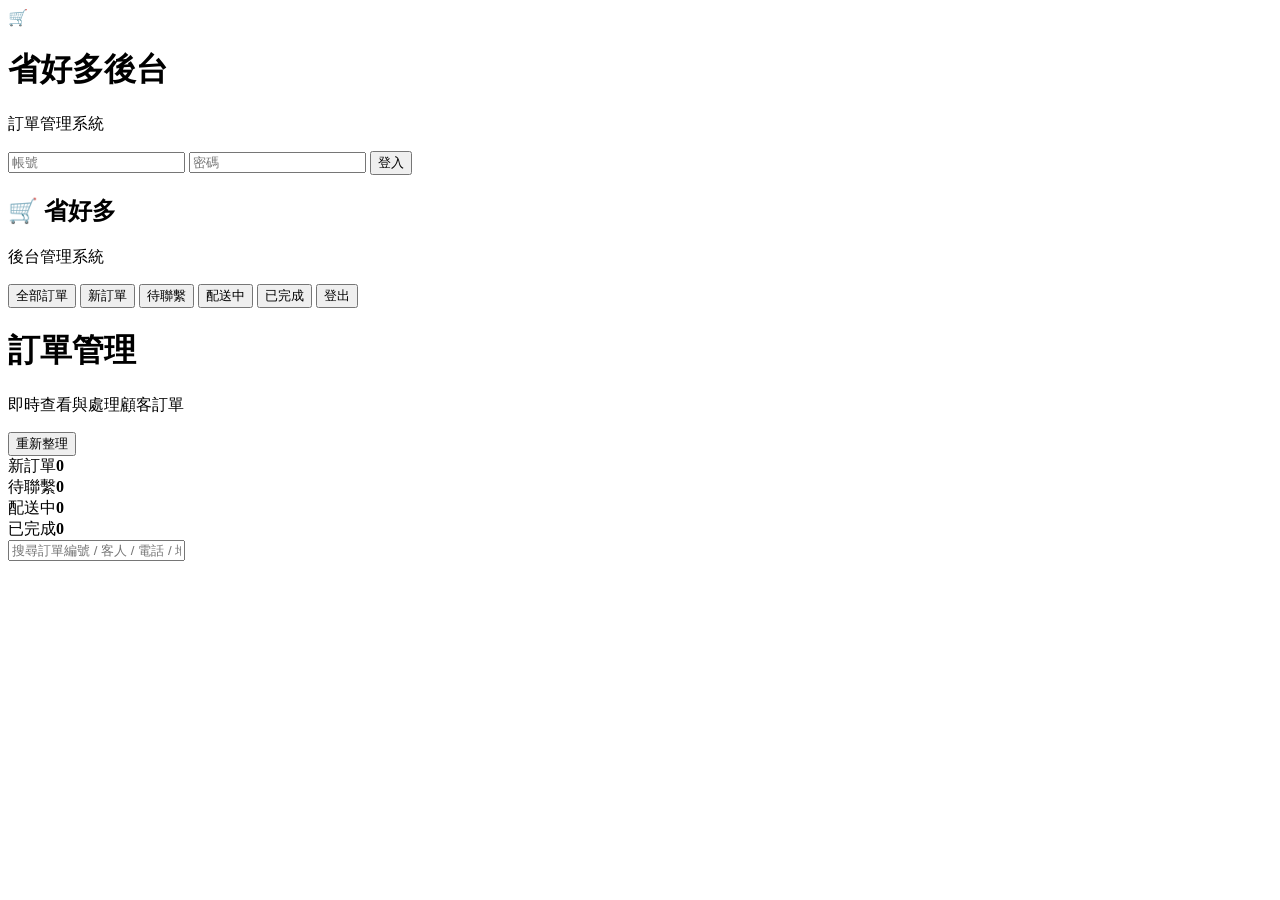
==== index.html @ 005c103e "Create index.html" ====
<!DOCTYPE html>
<html lang="zh-Hant">
<head>
  <meta charset="UTF-8" />
  <meta name="viewport" content="width=device-width, initial-scale=1.0" />
  <title>省好多後台管理系統</title>
  <link rel="stylesheet" href="style.css" />
</head>
<body>
  <div id="loginPage" class="login-page">
    <div class="login-card">
      <div class="logo">🛒</div>
      <h1>省好多後台</h1>
      <p>訂單管理系統</p>

      <input id="username" type="text" placeholder="帳號" />
      <input id="password" type="password" placeholder="密碼" />

      <button id="loginBtn">登入</button>
      <div id="loginMsg" class="msg"></div>
    </div>
  </div>

  <div id="adminPage" class="admin-page hidden">
    <aside class="sidebar">
      <h2>🛒 省好多</h2>
      <p>後台管理系統</p>

      <button class="nav active" data-status="全部">全部訂單</button>
      <button class="nav" data-status="已下訂">新訂單</button>
      <button class="nav" data-status="已聯繫客服">待聯繫</button>
      <button class="nav" data-status="配送中">配送中</button>
      <button class="nav" data-status="已完成">已完成</button>

      <button id="logoutBtn" class="logout">登出</button>
    </aside>

    <main class="main">
      <header class="topbar">
        <div>
          <h1>訂單管理</h1>
          <p id="userInfo">即時查看與處理顧客訂單</p>
        </div>
        <button id="refreshBtn">重新整理</button>
      </header>

      <section class="stats">
        <div><span>新訂單</span><strong id="statNew">0</strong></div>
        <div><span>待聯繫</span><strong id="statContact">0</strong></div>
        <div><span>配送中</span><strong id="statDelivery">0</strong></div>
        <div><span>已完成</span><strong id="statDone">0</strong></div>
      </section>

      <section class="toolbar">
        <input id="searchInput" type="text" placeholder="搜尋訂單編號 / 客人 / 電話 / 地址" />
      </section>

      <section id="ordersGrid" class="orders-grid"></section>
    </main>
  </div>

  <div id="toast" class="toast hidden"></div>

  <script src="app.js"></script>
</body>
</html>
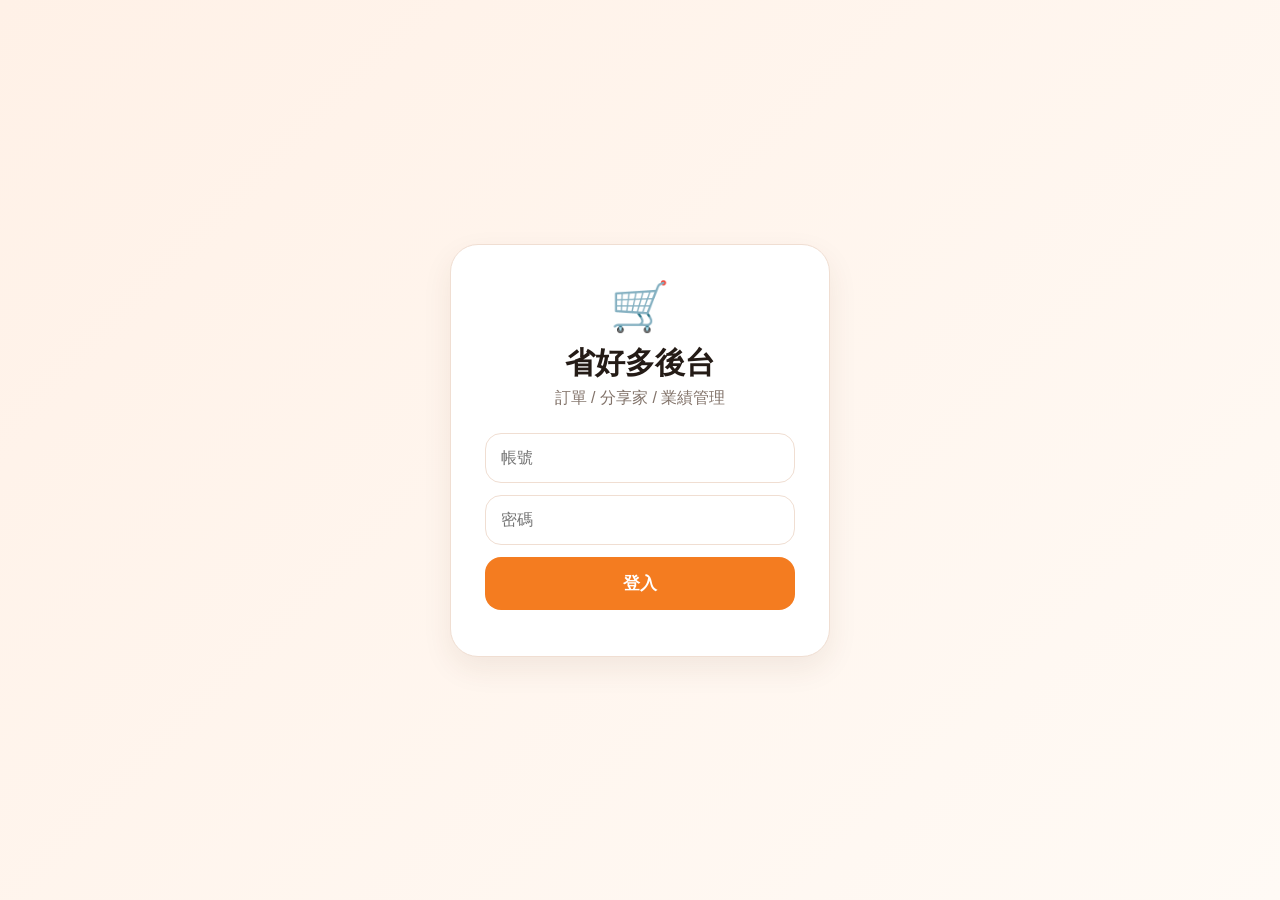
==== commit ea17957b: "Update index.html" ====
--- a/index.html
+++ b/index.html
@@ -11,7 +11,7 @@
     <div class="login-card">
       <div class="logo">🛒</div>
       <h1>省好多後台</h1>
-      <p>訂單管理系統</p>
+      <p>訂單 / 分享家 / 業績管理</p>
 
       <input id="username" type="text" placeholder="帳號" />
       <input id="password" type="password" placeholder="密碼" />
@@ -31,6 +31,7 @@
       <button class="nav" data-status="已聯繫客服">待聯繫</button>
       <button class="nav" data-status="配送中">配送中</button>
       <button class="nav" data-status="已完成">已完成</button>
+      <button class="nav" data-status="已取消">已取消</button>
 
       <button id="logoutBtn" class="logout">登出</button>
     </aside>
@@ -52,7 +53,11 @@
       </section>
 
       <section class="toolbar">
-        <input id="searchInput" type="text" placeholder="搜尋訂單編號 / 客人 / 電話 / 地址" />
+        <input
+          id="searchInput"
+          type="text"
+          placeholder="搜尋訂單編號 / 客人 / 電話 / 地址 / 折扣碼 / 分享家"
+        />
       </section>
 
       <section id="ordersGrid" class="orders-grid"></section>
--- a/style.css
+++ b/style.css
@@ -0,0 +1,397 @@
+:root {
+  --orange: #f47c20;
+  --orange-soft: #fff1e7;
+  --bg: #fffaf5;
+  --card: #ffffff;
+  --text: #241b16;
+  --muted: #82736a;
+  --line: #f0ded2;
+  --green: #19a05f;
+  --blue: #2477e8;
+  --yellow: #d98a00;
+  --red: #ef4444;
+  --shadow: 0 12px 30px rgba(91, 52, 24, .08);
+}
+
+* {
+  box-sizing: border-box;
+}
+
+body {
+  margin: 0;
+  font-family: -apple-system, BlinkMacSystemFont, "Noto Sans TC", "Segoe UI", sans-serif;
+  background: var(--bg);
+  color: var(--text);
+}
+
+button,
+input {
+  font: inherit;
+}
+
+button {
+  cursor: pointer;
+  border: 0;
+}
+
+.hidden {
+  display: none !important;
+}
+
+/* 登入 */
+
+.login-page {
+  min-height: 100vh;
+  display: grid;
+  place-items: center;
+  background: linear-gradient(135deg, #fff1e7, #fffaf5);
+  padding: 20px;
+}
+
+.login-card {
+  width: 100%;
+  max-width: 380px;
+  background: white;
+  border: 1px solid var(--line);
+  border-radius: 28px;
+  padding: 34px;
+  box-shadow: var(--shadow);
+  text-align: center;
+}
+
+.logo {
+  font-size: 48px;
+}
+
+.login-card h1 {
+  margin: 8px 0 4px;
+  font-size: 30px;
+}
+
+.login-card p {
+  margin: 0 0 24px;
+  color: var(--muted);
+}
+
+.login-card input {
+  width: 100%;
+  padding: 15px;
+  margin-bottom: 12px;
+  border: 1px solid var(--line);
+  border-radius: 16px;
+  outline: 0;
+}
+
+.login-card button {
+  width: 100%;
+  padding: 15px;
+  border-radius: 16px;
+  background: var(--orange);
+  color: white;
+  font-weight: 900;
+  font-size: 17px;
+}
+
+.msg {
+  margin-top: 12px;
+  color: var(--red);
+  font-weight: 700;
+}
+
+/* 後台 */
+
+.admin-page {
+  min-height: 100vh;
+  display: grid;
+  grid-template-columns: 240px 1fr;
+}
+
+.sidebar {
+  background: white;
+  border-right: 1px solid var(--line);
+  padding: 28px 18px;
+  position: sticky;
+  top: 0;
+  height: 100vh;
+}
+
+.sidebar h2 {
+  margin: 0;
+  font-size: 28px;
+}
+
+.sidebar p {
+  margin: 6px 0 26px;
+  color: var(--muted);
+}
+
+.nav {
+  width: 100%;
+  text-align: left;
+  padding: 14px 16px;
+  margin-bottom: 8px;
+  border-radius: 14px;
+  background: transparent;
+  color: var(--text);
+  font-weight: 850;
+}
+
+.nav.active {
+  background: var(--orange-soft);
+  color: var(--orange);
+}
+
+.logout {
+  position: absolute;
+  left: 18px;
+  right: 18px;
+  bottom: 22px;
+  padding: 14px;
+  border-radius: 14px;
+  background: #f5f5f5;
+  font-weight: 850;
+}
+
+.main {
+  padding: 28px;
+}
+
+.topbar {
+  display: flex;
+  align-items: center;
+  justify-content: space-between;
+  margin-bottom: 22px;
+}
+
+.topbar h1 {
+  margin: 0;
+  font-size: 32px;
+}
+
+.topbar p {
+  margin: 6px 0 0;
+  color: var(--muted);
+}
+
+#refreshBtn {
+  padding: 12px 18px;
+  border-radius: 14px;
+  background: white;
+  border: 1px solid var(--line);
+  font-weight: 850;
+}
+
+.stats {
+  display: grid;
+  grid-template-columns: repeat(4, 1fr);
+  gap: 16px;
+  margin-bottom: 20px;
+}
+
+.stats div {
+  background: white;
+  border: 1px solid var(--line);
+  border-radius: 22px;
+  padding: 20px;
+  box-shadow: var(--shadow);
+}
+
+.stats span {
+  display: block;
+  color: var(--muted);
+  margin-bottom: 8px;
+}
+
+.stats strong {
+  font-size: 34px;
+}
+
+.toolbar {
+  margin-bottom: 18px;
+}
+
+.toolbar input {
+  width: 100%;
+  padding: 15px 18px;
+  border: 1px solid var(--line);
+  border-radius: 16px;
+  outline: 0;
+}
+
+.orders-grid {
+  display: grid;
+  grid-template-columns: repeat(2, minmax(320px, 1fr));
+  gap: 18px;
+}
+
+.order-card {
+  background: white;
+  border: 1px solid var(--line);
+  border-radius: 22px;
+  padding: 20px;
+  box-shadow: var(--shadow);
+}
+
+.order-head {
+  display: flex;
+  justify-content: space-between;
+  gap: 12px;
+  margin-bottom: 14px;
+}
+
+.order-id {
+  color: var(--orange);
+  font-weight: 950;
+  font-size: 18px;
+}
+
+.badge {
+  padding: 7px 12px;
+  border-radius: 999px;
+  font-size: 13px;
+  font-weight: 900;
+  white-space: nowrap;
+}
+
+.badge.已下訂 {
+  background: #ffe8e8;
+  color: var(--red);
+}
+
+.badge.已聯繫客服 {
+  background: #fff3cf;
+  color: var(--yellow);
+}
+
+.badge.配送中 {
+  background: #e7f0ff;
+  color: var(--blue);
+}
+
+.badge.已完成 {
+  background: #e8f8ef;
+  color: var(--green);
+}
+
+.customer {
+  display: grid;
+  gap: 6px;
+  color: #3b302b;
+  margin-bottom: 14px;
+}
+
+.items {
+  border-top: 1px solid var(--line);
+  border-bottom: 1px solid var(--line);
+  padding: 12px 0;
+  margin-bottom: 14px;
+}
+
+.item-row {
+  display: grid;
+  grid-template-columns: 1fr auto auto;
+  gap: 10px;
+  padding: 5px 0;
+  font-size: 14px;
+}
+
+.total {
+  display: flex;
+  justify-content: space-between;
+  align-items: center;
+  font-weight: 900;
+  margin-bottom: 14px;
+}
+
+.total strong {
+  color: var(--orange);
+  font-size: 28px;
+}
+
+.actions {
+  display: grid;
+  grid-template-columns: repeat(4, 1fr);
+  gap: 8px;
+}
+
+.actions button {
+  padding: 10px 6px;
+  border-radius: 12px;
+  background: #f7f7f7;
+  font-weight: 850;
+  font-size: 13px;
+}
+
+.actions button.active {
+  background: var(--orange);
+  color: white;
+}
+
+.empty {
+  grid-column: 1 / -1;
+  background: white;
+  border: 1px dashed var(--line);
+  border-radius: 22px;
+  padding: 30px;
+  color: var(--muted);
+  text-align: center;
+}
+
+.toast {
+  position: fixed;
+  left: 50%;
+  bottom: 24px;
+  transform: translateX(-50%);
+  background: #241b16;
+  color: white;
+  padding: 12px 18px;
+  border-radius: 999px;
+  font-weight: 850;
+  z-index: 20;
+}
+
+/* 手機 */
+
+@media (max-width: 900px) {
+  .admin-page {
+    display: block;
+  }
+
+  .sidebar {
+    height: auto;
+    position: static;
+    border-right: 0;
+    border-bottom: 1px solid var(--line);
+  }
+
+  .logout {
+    position: static;
+    width: 100%;
+    margin-top: 16px;
+  }
+
+  .main {
+    padding: 18px;
+  }
+
+  .topbar {
+    display: block;
+  }
+
+  #refreshBtn {
+    margin-top: 12px;
+    width: 100%;
+  }
+
+  .stats {
+    grid-template-columns: repeat(2, 1fr);
+  }
+
+  .orders-grid {
+    grid-template-columns: 1fr;
+  }
+
+  .actions {
+    grid-template-columns: repeat(2, 1fr);
+  }
+}
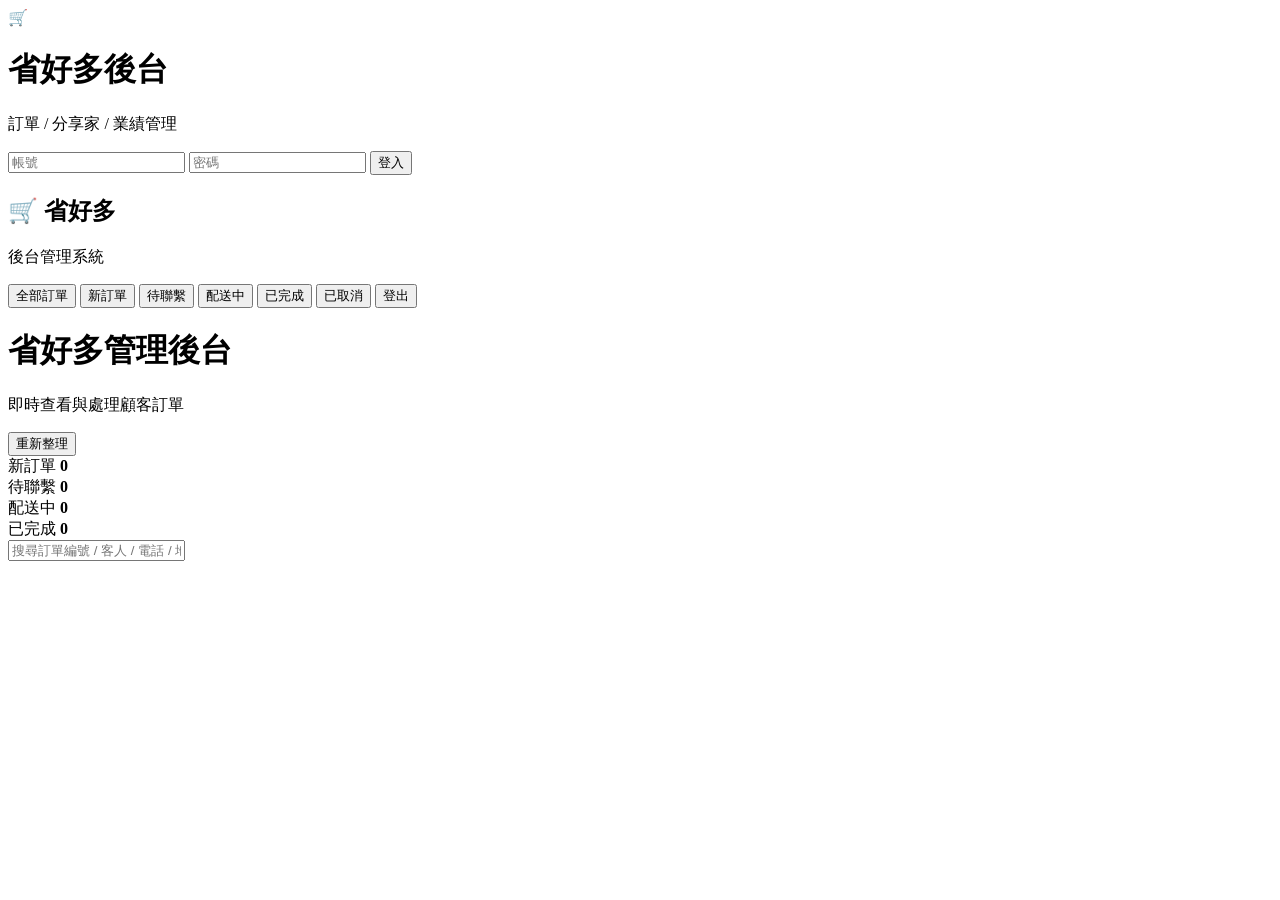
==== commit 6630c613: "Update header and restructure stats section" ====
--- a/index.html
+++ b/index.html
@@ -6,6 +6,7 @@
   <title>省好多後台管理系統</title>
   <link rel="stylesheet" href="style.css" />
 </head>
+
 <body>
   <div id="loginPage" class="login-page">
     <div class="login-card">
@@ -39,17 +40,33 @@
     <main class="main">
       <header class="topbar">
         <div>
-          <h1>訂單管理</h1>
+          <h1>省好多管理後台</h1>
           <p id="userInfo">即時查看與處理顧客訂單</p>
         </div>
+
         <button id="refreshBtn">重新整理</button>
       </header>
 
       <section class="stats">
-        <div><span>新訂單</span><strong id="statNew">0</strong></div>
-        <div><span>待聯繫</span><strong id="statContact">0</strong></div>
-        <div><span>配送中</span><strong id="statDelivery">0</strong></div>
-        <div><span>已完成</span><strong id="statDone">0</strong></div>
+        <div>
+          <span>新訂單</span>
+          <strong id="statNew">0</strong>
+        </div>
+
+        <div>
+          <span>待聯繫</span>
+          <strong id="statContact">0</strong>
+        </div>
+
+        <div>
+          <span>配送中</span>
+          <strong id="statDelivery">0</strong>
+        </div>
+
+        <div>
+          <span>已完成</span>
+          <strong id="statDone">0</strong>
+        </div>
       </section>
 
       <section class="toolbar">
--- a/style.css
+++ b/style.css
@@ -1,397 +1,88 @@
-:root {
-  --orange: #f47c20;
-  --orange-soft: #fff1e7;
-  --bg: #fffaf5;
-  --card: #ffffff;
-  --text: #241b16;
-  --muted: #82736a;
-  --line: #f0ded2;
-  --green: #19a05f;
-  --blue: #2477e8;
-  --yellow: #d98a00;
-  --red: #ef4444;
-  --shadow: 0 12px 30px rgba(91, 52, 24, .08);
-}
+<!DOCTYPE html>
+<html lang="zh-Hant">
+<head>
+  <meta charset="UTF-8" />
+  <meta name="viewport" content="width=device-width, initial-scale=1.0" />
+  <title>省好多後台管理系統</title>
+  <link rel="stylesheet" href="style.css" />
+</head>
 
-* {
-  box-sizing: border-box;
-}
+<body>
+  <div id="loginPage" class="login-page">
+    <div class="login-card">
+      <div class="logo">🛒</div>
+      <h1>省好多後台</h1>
+      <p>訂單 / 分享家 / 業績管理</p>
 
-body {
-  margin: 0;
-  font-family: -apple-system, BlinkMacSystemFont, "Noto Sans TC", "Segoe UI", sans-serif;
-  background: var(--bg);
-  color: var(--text);
-}
+      <input id="username" type="text" placeholder="帳號" />
+      <input id="password" type="password" placeholder="密碼" />
 
-button,
-input {
-  font: inherit;
-}
+      <button id="loginBtn">登入</button>
+      <div id="loginMsg" class="msg"></div>
+    </div>
+  </div>
 
-button {
-  cursor: pointer;
-  border: 0;
-}
+  <div id="adminPage" class="admin-page hidden">
+    <aside class="sidebar">
+      <h2>🛒 省好多</h2>
+      <p>後台管理系統</p>
 
-.hidden {
-  display: none !important;
-}
+      <button class="nav active" data-status="全部">全部訂單</button>
+      <button class="nav" data-status="已下訂">新訂單</button>
+      <button class="nav" data-status="已聯繫客服">待聯繫</button>
+      <button class="nav" data-status="配送中">配送中</button>
+      <button class="nav" data-status="已完成">已完成</button>
+      <button class="nav" data-status="已取消">已取消</button>
 
-/* 登入 */
+      <button id="logoutBtn" class="logout">登出</button>
+    </aside>
 
-.login-page {
-  min-height: 100vh;
-  display: grid;
-  place-items: center;
-  background: linear-gradient(135deg, #fff1e7, #fffaf5);
-  padding: 20px;
-}
+    <main class="main">
+      <header class="topbar">
+        <div>
+          <h1>省好多管理後台</h1>
+          <p id="userInfo">即時查看與處理顧客訂單</p>
+        </div>
 
-.login-card {
-  width: 100%;
-  max-width: 380px;
-  background: white;
-  border: 1px solid var(--line);
-  border-radius: 28px;
-  padding: 34px;
-  box-shadow: var(--shadow);
-  text-align: center;
-}
+        <button id="refreshBtn">重新整理</button>
+      </header>
 
-.logo {
-  font-size: 48px;
-}
+      <section class="stats">
+        <div>
+          <span>新訂單</span>
+          <strong id="statNew">0</strong>
+        </div>
 
-.login-card h1 {
-  margin: 8px 0 4px;
-  font-size: 30px;
-}
+        <div>
+          <span>待聯繫</span>
+          <strong id="statContact">0</strong>
+        </div>
 
-.login-card p {
-  margin: 0 0 24px;
-  color: var(--muted);
-}
+        <div>
+          <span>配送中</span>
+          <strong id="statDelivery">0</strong>
+        </div>
 
-.login-card input {
-  width: 100%;
-  padding: 15px;
-  margin-bottom: 12px;
-  border: 1px solid var(--line);
-  border-radius: 16px;
-  outline: 0;
-}
+        <div>
+          <span>已完成</span>
+          <strong id="statDone">0</strong>
+        </div>
+      </section>
 
-.login-card button {
-  width: 100%;
-  padding: 15px;
-  border-radius: 16px;
-  background: var(--orange);
-  color: white;
-  font-weight: 900;
-  font-size: 17px;
-}
+      <section class="toolbar">
+        <input
+          id="searchInput"
+          type="text"
+          placeholder="搜尋訂單編號 / 客人 / 電話 / 地址 / 折扣碼 / 分享家"
+        />
+      </section>
 
-.msg {
-  margin-top: 12px;
-  color: var(--red);
-  font-weight: 700;
-}
+      <section id="ordersGrid" class="orders-grid"></section>
+    </main>
+  </div>
 
-/* 後台 */
+  <div id="toast" class="toast hidden"></div>
 
-.admin-page {
-  min-height: 100vh;
-  display: grid;
-  grid-template-columns: 240px 1fr;
-}
-
-.sidebar {
-  background: white;
-  border-right: 1px solid var(--line);
-  padding: 28px 18px;
-  position: sticky;
-  top: 0;
-  height: 100vh;
-}
-
-.sidebar h2 {
-  margin: 0;
-  font-size: 28px;
-}
-
-.sidebar p {
-  margin: 6px 0 26px;
-  color: var(--muted);
-}
-
-.nav {
-  width: 100%;
-  text-align: left;
-  padding: 14px 16px;
-  margin-bottom: 8px;
-  border-radius: 14px;
-  background: transparent;
-  color: var(--text);
-  font-weight: 850;
-}
-
-.nav.active {
-  background: var(--orange-soft);
-  color: var(--orange);
-}
-
-.logout {
-  position: absolute;
-  left: 18px;
-  right: 18px;
-  bottom: 22px;
-  padding: 14px;
-  border-radius: 14px;
-  background: #f5f5f5;
-  font-weight: 850;
-}
-
-.main {
-  padding: 28px;
-}
-
-.topbar {
-  display: flex;
-  align-items: center;
-  justify-content: space-between;
-  margin-bottom: 22px;
-}
-
-.topbar h1 {
-  margin: 0;
-  font-size: 32px;
-}
-
-.topbar p {
-  margin: 6px 0 0;
-  color: var(--muted);
-}
-
-#refreshBtn {
-  padding: 12px 18px;
-  border-radius: 14px;
-  background: white;
-  border: 1px solid var(--line);
-  font-weight: 850;
-}
-
-.stats {
-  display: grid;
-  grid-template-columns: repeat(4, 1fr);
-  gap: 16px;
-  margin-bottom: 20px;
-}
-
-.stats div {
-  background: white;
-  border: 1px solid var(--line);
-  border-radius: 22px;
-  padding: 20px;
-  box-shadow: var(--shadow);
-}
-
-.stats span {
-  display: block;
-  color: var(--muted);
-  margin-bottom: 8px;
-}
-
-.stats strong {
-  font-size: 34px;
-}
-
-.toolbar {
-  margin-bottom: 18px;
-}
-
-.toolbar input {
-  width: 100%;
-  padding: 15px 18px;
-  border: 1px solid var(--line);
-  border-radius: 16px;
-  outline: 0;
-}
-
-.orders-grid {
-  display: grid;
-  grid-template-columns: repeat(2, minmax(320px, 1fr));
-  gap: 18px;
-}
-
-.order-card {
-  background: white;
-  border: 1px solid var(--line);
-  border-radius: 22px;
-  padding: 20px;
-  box-shadow: var(--shadow);
-}
-
-.order-head {
-  display: flex;
-  justify-content: space-between;
-  gap: 12px;
-  margin-bottom: 14px;
-}
-
-.order-id {
-  color: var(--orange);
-  font-weight: 950;
-  font-size: 18px;
-}
-
-.badge {
-  padding: 7px 12px;
-  border-radius: 999px;
-  font-size: 13px;
-  font-weight: 900;
-  white-space: nowrap;
-}
-
-.badge.已下訂 {
-  background: #ffe8e8;
-  color: var(--red);
-}
-
-.badge.已聯繫客服 {
-  background: #fff3cf;
-  color: var(--yellow);
-}
-
-.badge.配送中 {
-  background: #e7f0ff;
-  color: var(--blue);
-}
-
-.badge.已完成 {
-  background: #e8f8ef;
-  color: var(--green);
-}
-
-.customer {
-  display: grid;
-  gap: 6px;
-  color: #3b302b;
-  margin-bottom: 14px;
-}
-
-.items {
-  border-top: 1px solid var(--line);
-  border-bottom: 1px solid var(--line);
-  padding: 12px 0;
-  margin-bottom: 14px;
-}
-
-.item-row {
-  display: grid;
-  grid-template-columns: 1fr auto auto;
-  gap: 10px;
-  padding: 5px 0;
-  font-size: 14px;
-}
-
-.total {
-  display: flex;
-  justify-content: space-between;
-  align-items: center;
-  font-weight: 900;
-  margin-bottom: 14px;
-}
-
-.total strong {
-  color: var(--orange);
-  font-size: 28px;
-}
-
-.actions {
-  display: grid;
-  grid-template-columns: repeat(4, 1fr);
-  gap: 8px;
-}
-
-.actions button {
-  padding: 10px 6px;
-  border-radius: 12px;
-  background: #f7f7f7;
-  font-weight: 850;
-  font-size: 13px;
-}
-
-.actions button.active {
-  background: var(--orange);
-  color: white;
-}
-
-.empty {
-  grid-column: 1 / -1;
-  background: white;
-  border: 1px dashed var(--line);
-  border-radius: 22px;
-  padding: 30px;
-  color: var(--muted);
-  text-align: center;
-}
-
-.toast {
-  position: fixed;
-  left: 50%;
-  bottom: 24px;
-  transform: translateX(-50%);
-  background: #241b16;
-  color: white;
-  padding: 12px 18px;
-  border-radius: 999px;
-  font-weight: 850;
-  z-index: 20;
-}
-
-/* 手機 */
-
-@media (max-width: 900px) {
-  .admin-page {
-    display: block;
-  }
-
-  .sidebar {
-    height: auto;
-    position: static;
-    border-right: 0;
-    border-bottom: 1px solid var(--line);
-  }
-
-  .logout {
-    position: static;
-    width: 100%;
-    margin-top: 16px;
-  }
-
-  .main {
-    padding: 18px;
-  }
-
-  .topbar {
-    display: block;
-  }
-
-  #refreshBtn {
-    margin-top: 12px;
-    width: 100%;
-  }
-
-  .stats {
-    grid-template-columns: repeat(2, 1fr);
-  }
-
-  .orders-grid {
-    grid-template-columns: 1fr;
-  }
-
-  .actions {
-    grid-template-columns: repeat(2, 1fr);
-  }
-}
+  <script src="app.js"></script>
+</body>
+</html>
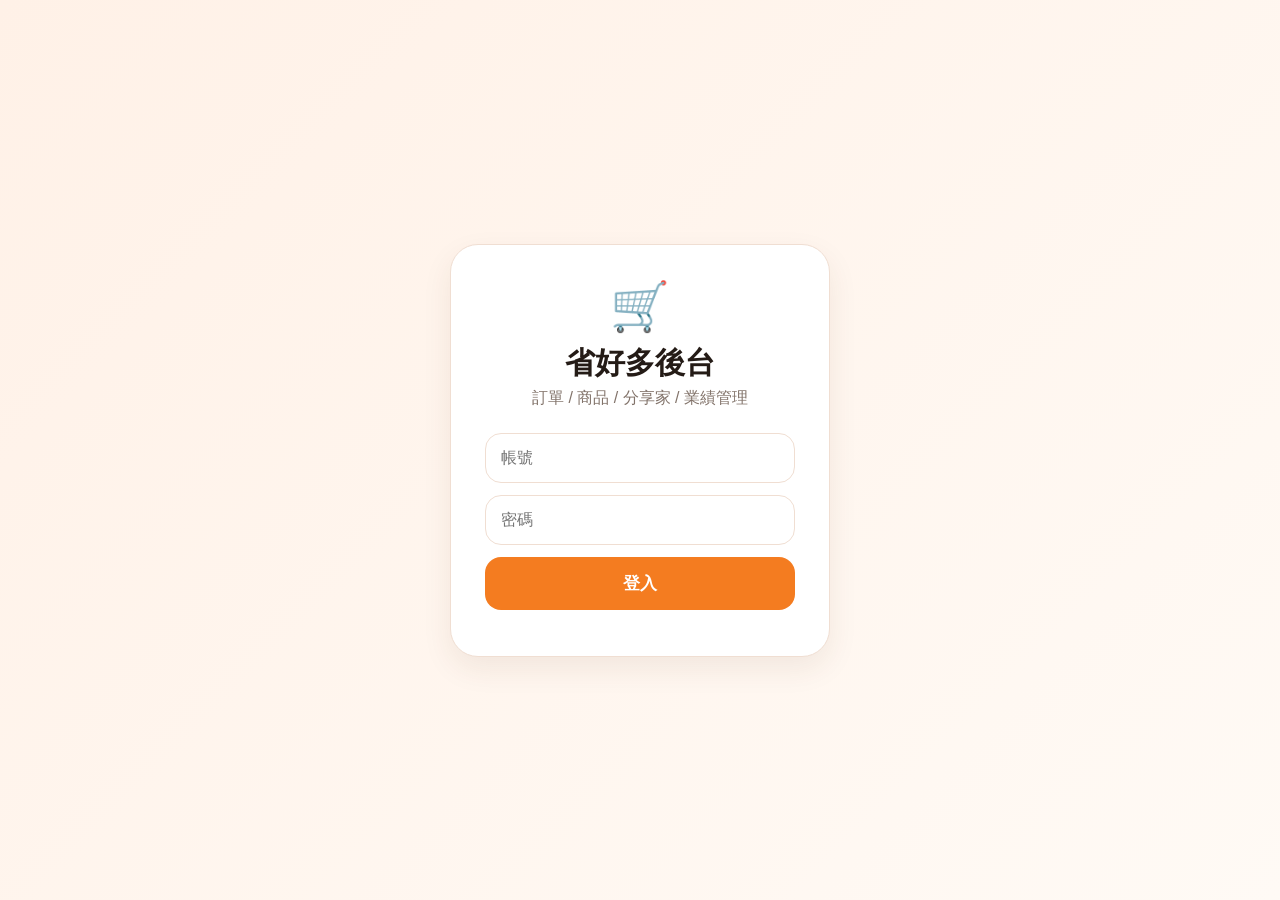
==== commit 5010e79f: "Update index.html" ====
--- a/index.html
+++ b/index.html
@@ -12,7 +12,7 @@
     <div class="login-card">
       <div class="logo">🛒</div>
       <h1>省好多後台</h1>
-      <p>訂單 / 分享家 / 業績管理</p>
+      <p>訂單 / 商品 / 分享家 / 業績管理</p>
 
       <input id="username" type="text" placeholder="帳號" />
       <input id="password" type="password" placeholder="密碼" />
@@ -83,6 +83,7 @@
 
   <div id="toast" class="toast hidden"></div>
 
+  <script src="/js/config.js"></script>
   <script src="app.js"></script>
 </body>
 </html>
--- a/style.css
+++ b/style.css
@@ -1,88 +1,544 @@
-<!DOCTYPE html>
-<html lang="zh-Hant">
-<head>
-  <meta charset="UTF-8" />
-  <meta name="viewport" content="width=device-width, initial-scale=1.0" />
-  <title>省好多後台管理系統</title>
-  <link rel="stylesheet" href="style.css" />
-</head>
-
-<body>
-  <div id="loginPage" class="login-page">
-    <div class="login-card">
-      <div class="logo">🛒</div>
-      <h1>省好多後台</h1>
-      <p>訂單 / 分享家 / 業績管理</p>
-
-      <input id="username" type="text" placeholder="帳號" />
-      <input id="password" type="password" placeholder="密碼" />
-
-      <button id="loginBtn">登入</button>
-      <div id="loginMsg" class="msg"></div>
-    </div>
-  </div>
-
-  <div id="adminPage" class="admin-page hidden">
-    <aside class="sidebar">
-      <h2>🛒 省好多</h2>
-      <p>後台管理系統</p>
-
-      <button class="nav active" data-status="全部">全部訂單</button>
-      <button class="nav" data-status="已下訂">新訂單</button>
-      <button class="nav" data-status="已聯繫客服">待聯繫</button>
-      <button class="nav" data-status="配送中">配送中</button>
-      <button class="nav" data-status="已完成">已完成</button>
-      <button class="nav" data-status="已取消">已取消</button>
-
-      <button id="logoutBtn" class="logout">登出</button>
-    </aside>
-
-    <main class="main">
-      <header class="topbar">
-        <div>
-          <h1>省好多管理後台</h1>
-          <p id="userInfo">即時查看與處理顧客訂單</p>
-        </div>
-
-        <button id="refreshBtn">重新整理</button>
-      </header>
-
-      <section class="stats">
-        <div>
-          <span>新訂單</span>
-          <strong id="statNew">0</strong>
-        </div>
-
-        <div>
-          <span>待聯繫</span>
-          <strong id="statContact">0</strong>
-        </div>
-
-        <div>
-          <span>配送中</span>
-          <strong id="statDelivery">0</strong>
-        </div>
-
-        <div>
-          <span>已完成</span>
-          <strong id="statDone">0</strong>
-        </div>
-      </section>
-
-      <section class="toolbar">
-        <input
-          id="searchInput"
-          type="text"
-          placeholder="搜尋訂單編號 / 客人 / 電話 / 地址 / 折扣碼 / 分享家"
-        />
-      </section>
-
-      <section id="ordersGrid" class="orders-grid"></section>
-    </main>
-  </div>
-
-  <div id="toast" class="toast hidden"></div>
-
-  <script src="app.js"></script>
-</body>
-</html>
+:root {
+  --orange: #f47c20;
+  --orange-soft: #fff1e7;
+  --bg: #fffaf5;
+  --card: #ffffff;
+  --text: #241b16;
+  --muted: #82736a;
+  --line: #f0ded2;
+  --green: #19a05f;
+  --blue: #2477e8;
+  --yellow: #d98a00;
+  --red: #ef4444;
+  --shadow: 0 12px 30px rgba(91, 52, 24, .08);
+}
+
+* {
+  box-sizing: border-box;
+}
+
+body {
+  margin: 0;
+  font-family: -apple-system, BlinkMacSystemFont, "Noto Sans TC", "Segoe UI", sans-serif;
+  background: var(--bg);
+  color: var(--text);
+}
+
+button,
+input {
+  font: inherit;
+}
+
+button {
+  cursor: pointer;
+  border: 0;
+}
+
+.hidden {
+  display: none !important;
+}
+
+/* �餃� */
+
+.login-page {
+  min-height: 100vh;
+  display: grid;
+  place-items: center;
+  background: linear-gradient(135deg, #fff1e7, #fffaf5);
+  padding: 20px;
+}
+
+.login-card {
+  width: 100%;
+  max-width: 380px;
+  background: white;
+  border: 1px solid var(--line);
+  border-radius: 28px;
+  padding: 34px;
+  box-shadow: var(--shadow);
+  text-align: center;
+}
+
+.logo {
+  font-size: 48px;
+}
+
+.login-card h1 {
+  margin: 8px 0 4px;
+  font-size: 30px;
+}
+
+.login-card p {
+  margin: 0 0 24px;
+  color: var(--muted);
+}
+
+.login-card input {
+  width: 100%;
+  padding: 15px;
+  margin-bottom: 12px;
+  border: 1px solid var(--line);
+  border-radius: 16px;
+  outline: 0;
+}
+
+.login-card button {
+  width: 100%;
+  padding: 15px;
+  border-radius: 16px;
+  background: var(--orange);
+  color: white;
+  font-weight: 900;
+  font-size: 17px;
+}
+
+.msg {
+  margin-top: 12px;
+  color: var(--red);
+  font-weight: 700;
+}
+
+/* 敺�蝱 */
+
+.admin-page {
+  min-height: 100vh;
+  display: grid;
+  grid-template-columns: 240px 1fr;
+}
+
+.sidebar {
+  background: white;
+  border-right: 1px solid var(--line);
+  padding: 28px 18px;
+  position: sticky;
+  top: 0;
+  height: 100vh;
+}
+
+.sidebar h2 {
+  margin: 0;
+  font-size: 28px;
+}
+
+.sidebar p {
+  margin: 6px 0 26px;
+  color: var(--muted);
+}
+
+.nav {
+  width: 100%;
+  text-align: left;
+  padding: 14px 16px;
+  margin-bottom: 8px;
+  border-radius: 14px;
+  background: transparent;
+  color: var(--text);
+  font-weight: 850;
+}
+
+.nav.active {
+  background: var(--orange-soft);
+  color: var(--orange);
+}
+
+.logout {
+  position: absolute;
+  left: 18px;
+  right: 18px;
+  bottom: 22px;
+  padding: 14px;
+  border-radius: 14px;
+  background: #f5f5f5;
+  font-weight: 850;
+}
+
+.main {
+  padding: 28px;
+}
+
+.topbar {
+  display: flex;
+  align-items: center;
+  justify-content: space-between;
+  margin-bottom: 22px;
+}
+
+.topbar h1 {
+  margin: 0;
+  font-size: 32px;
+}
+
+.topbar p {
+  margin: 6px 0 0;
+  color: var(--muted);
+}
+
+#refreshBtn {
+  padding: 12px 18px;
+  border-radius: 14px;
+  background: white;
+  border: 1px solid var(--line);
+  font-weight: 850;
+}
+
+/* 銝𦠜䲮銝匧��� */
+
+.admin-tabs {
+  display: flex;
+  gap: 10px;
+  margin: 18px 0;
+  flex-wrap: wrap;
+}
+
+.admin-tab {
+  border: 1px solid var(--line);
+  background: white;
+  color: var(--text);
+  padding: 12px 18px;
+  border-radius: 999px;
+  font-weight: 900;
+}
+
+.admin-tab.active {
+  background: var(--orange);
+  color: white;
+  border-color: var(--orange);
+}
+
+/* 蝯梯� */
+
+.stats {
+  display: grid;
+  grid-template-columns: repeat(4, 1fr);
+  gap: 16px;
+  margin-bottom: 20px;
+}
+
+.stats div {
+  background: white;
+  border: 1px solid var(--line);
+  border-radius: 22px;
+  padding: 20px;
+  box-shadow: var(--shadow);
+}
+
+.stats span {
+  display: block;
+  color: var(--muted);
+  margin-bottom: 8px;
+}
+
+.stats strong {
+  font-size: 34px;
+}
+
+.toolbar {
+  margin-bottom: 18px;
+}
+
+.toolbar input {
+  width: 100%;
+  padding: 15px 18px;
+  border: 1px solid var(--line);
+  border-radius: 16px;
+  outline: 0;
+}
+
+/* 閮�鱓 */
+
+.orders-grid {
+  display: grid;
+  grid-template-columns: repeat(2, minmax(320px, 1fr));
+  gap: 18px;
+}
+
+.order-card {
+  background: white;
+  border: 1px solid var(--line);
+  border-radius: 22px;
+  padding: 20px;
+  box-shadow: var(--shadow);
+}
+
+.order-head {
+  display: flex;
+  justify-content: space-between;
+  gap: 12px;
+  margin-bottom: 14px;
+}
+
+.order-id {
+  color: var(--orange);
+  font-weight: 950;
+  font-size: 18px;
+}
+
+.badge {
+  padding: 7px 12px;
+  border-radius: 999px;
+  font-size: 13px;
+  font-weight: 900;
+  white-space: nowrap;
+}
+
+.badge.撌脖�閮� {
+  background: #ffe8e8;
+  color: var(--red);
+}
+
+.badge.撌脰�蝜怠恥�� {
+  background: #fff3cf;
+  color: var(--yellow);
+}
+
+.badge.�漤��葉 {
+  background: #e7f0ff;
+  color: var(--blue);
+}
+
+.badge.撌脣��� {
+  background: #e8f8ef;
+  color: var(--green);
+}
+
+.badge.撌脣�瘨� {
+  background: #f5f5f5;
+  color: #666;
+}
+
+.customer {
+  display: grid;
+  gap: 6px;
+  color: #3b302b;
+  margin-bottom: 14px;
+}
+
+.items {
+  border-top: 1px solid var(--line);
+  border-bottom: 1px solid var(--line);
+  padding: 12px 0;
+  margin-bottom: 14px;
+}
+
+.item-row {
+  display: grid;
+  grid-template-columns: 1fr auto auto;
+  gap: 10px;
+  padding: 5px 0;
+  font-size: 14px;
+}
+
+.total {
+  display: flex;
+  justify-content: space-between;
+  align-items: center;
+  font-weight: 900;
+  margin-bottom: 14px;
+}
+
+.total strong {
+  color: var(--orange);
+  font-size: 28px;
+}
+
+.coupon-info {
+  margin-top: 10px;
+  margin-bottom: 14px;
+  font-size: 14px;
+  color: var(--muted);
+  background: var(--orange-soft);
+  padding: 10px 12px;
+  border-radius: 14px;
+}
+
+.actions {
+  display: grid;
+  grid-template-columns: repeat(5, 1fr);
+  gap: 8px;
+}
+
+.actions button {
+  padding: 10px 6px;
+  border-radius: 12px;
+  background: #f7f7f7;
+  font-weight: 850;
+  font-size: 13px;
+}
+
+.actions button.active {
+  background: var(--orange);
+  color: white;
+}
+
+/* ��澈摰� / 璆剔蜀 */
+
+.admin-card {
+  background: white;
+  border: 1px solid var(--line);
+  border-radius: 22px;
+  padding: 20px;
+  box-shadow: var(--shadow);
+  margin-bottom: 20px;
+}
+
+.admin-card h2 {
+  margin: 0 0 16px;
+  font-size: 24px;
+}
+
+.admin-form {
+  display: grid;
+  grid-template-columns: 1fr 1fr 1fr auto;
+  gap: 12px;
+  margin-bottom: 16px;
+}
+
+.admin-form input {
+  padding: 12px;
+  border-radius: 14px;
+  border: 1px solid var(--line);
+  outline: 0;
+}
+
+.admin-form button {
+  border-radius: 14px;
+  background: var(--orange);
+  color: white;
+  font-weight: 900;
+  padding: 0 18px;
+}
+
+.admin-table {
+  width: 100%;
+  border-collapse: collapse;
+  background: white;
+}
+
+.admin-table th,
+.admin-table td {
+  padding: 12px;
+  border-bottom: 1px solid var(--line);
+  text-align: left;
+  font-size: 14px;
+  vertical-align: middle;
+}
+
+.admin-table th {
+  background: var(--orange-soft);
+  color: var(--text);
+  font-weight: 900;
+}
+
+.small-btn {
+  padding: 8px 12px;
+  border-radius: 999px;
+  border: 1px solid var(--orange);
+  background: white;
+  color: var(--orange);
+  font-weight: 900;
+}
+
+.small-btn.danger {
+  border-color: #999;
+  color: #666;
+}
+
+.summary-cards {
+  display: grid;
+  grid-template-columns: repeat(3, 1fr);
+  gap: 14px;
+  margin: 12px 0 18px;
+}
+
+.empty {
+  grid-column: 1 / -1;
+  background: white;
+  border: 1px dashed var(--line);
+  border-radius: 22px;
+  padding: 30px;
+  color: var(--muted);
+  text-align: center;
+}
+
+.toast {
+  position: fixed;
+  left: 50%;
+  bottom: 24px;
+  transform: translateX(-50%);
+  background: #241b16;
+  color: white;
+  padding: 12px 18px;
+  border-radius: 999px;
+  font-weight: 850;
+  z-index: 20;
+}
+
+/* �𧢲� */
+
+@media (max-width: 900px) {
+  .admin-page {
+    display: block;
+  }
+
+  .sidebar {
+    height: auto;
+    position: static;
+    border-right: 0;
+    border-bottom: 1px solid var(--line);
+  }
+
+  .logout {
+    position: static;
+    width: 100%;
+    margin-top: 16px;
+  }
+
+  .main {
+    padding: 18px;
+  }
+
+  .topbar {
+    display: block;
+  }
+
+  #refreshBtn {
+    margin-top: 12px;
+    width: 100%;
+  }
+
+  .admin-tabs {
+    overflow-x: auto;
+    flex-wrap: nowrap;
+    padding-bottom: 4px;
+  }
+
+  .admin-tab {
+    white-space: nowrap;
+  }
+
+  .stats {
+    grid-template-columns: repeat(2, 1fr);
+  }
+
+  .orders-grid {
+    grid-template-columns: 1fr;
+  }
+
+  .actions {
+    grid-template-columns: repeat(3, 1fr);
+  }
+
+  .admin-form {
+    grid-template-columns: 1fr;
+  }
+
+  .summary-cards {
+    grid-template-columns: 1fr;
+  }
+
+  .admin-table {
+    display: block;
+    overflow-x: auto;
+    white-space: nowrap;
+  }
+}
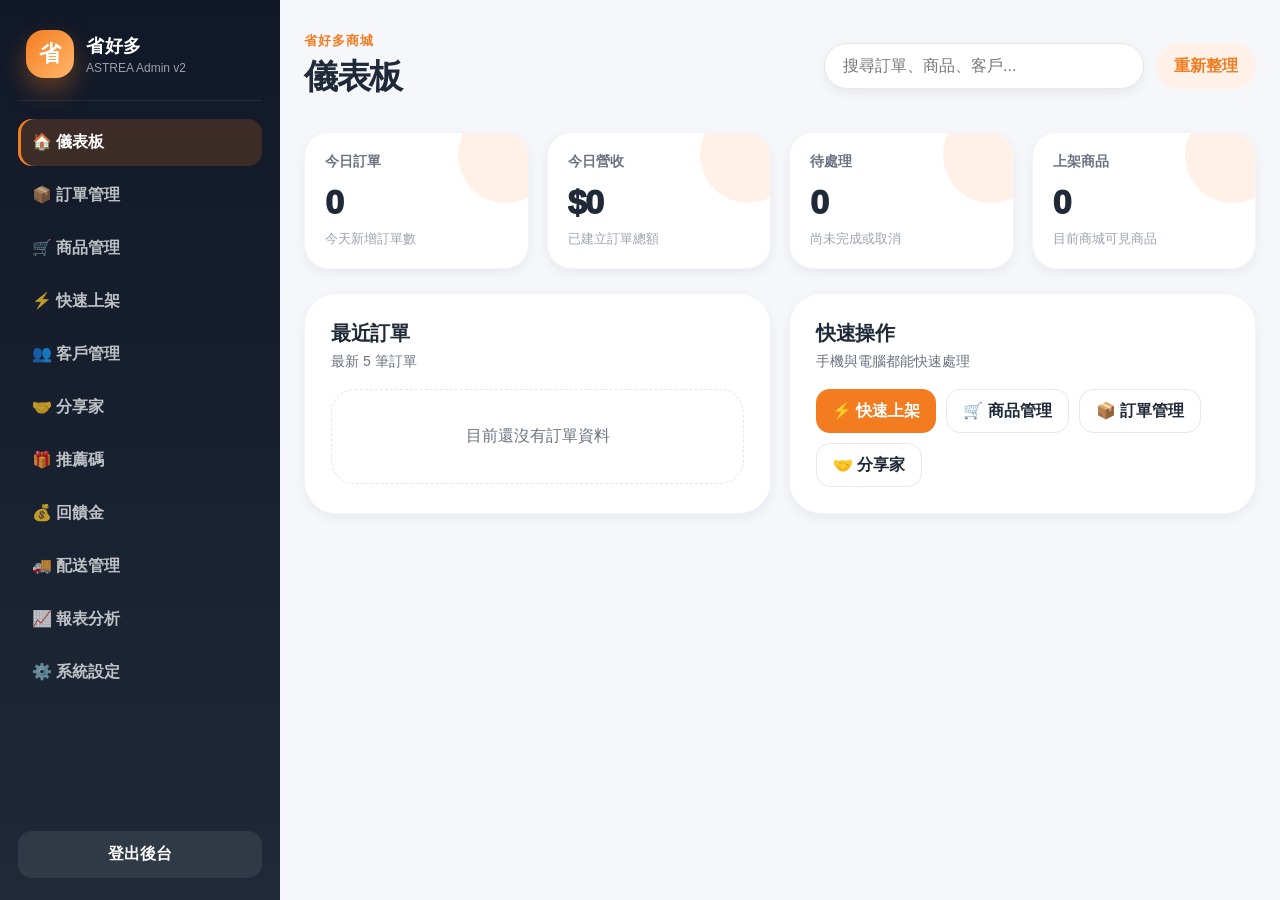
==== commit e07c5b9d: "Create index.html" ====
--- a/index.html
+++ b/index.html
@@ -3,87 +3,11 @@
 <head>
   <meta charset="UTF-8" />
   <meta name="viewport" content="width=device-width, initial-scale=1.0" />
-  <title>省好多後台管理系統</title>
-  <link rel="stylesheet" href="style.css" />
+  <title>省好多後台</title>
 </head>
-
 <body>
-  <div id="loginPage" class="login-page">
-    <div class="login-card">
-      <div class="logo">🛒</div>
-      <h1>省好多後台</h1>
-      <p>訂單 / 商品 / 分享家 / 業績管理</p>
-
-      <input id="username" type="text" placeholder="帳號" />
-      <input id="password" type="password" placeholder="密碼" />
-
-      <button id="loginBtn">登入</button>
-      <div id="loginMsg" class="msg"></div>
-    </div>
-  </div>
-
-  <div id="adminPage" class="admin-page hidden">
-    <aside class="sidebar">
-      <h2>🛒 省好多</h2>
-      <p>後台管理系統</p>
-
-      <button class="nav active" data-status="全部">全部訂單</button>
-      <button class="nav" data-status="已下訂">新訂單</button>
-      <button class="nav" data-status="已聯繫客服">待聯繫</button>
-      <button class="nav" data-status="配送中">配送中</button>
-      <button class="nav" data-status="已完成">已完成</button>
-      <button class="nav" data-status="已取消">已取消</button>
-
-      <button id="logoutBtn" class="logout">登出</button>
-    </aside>
-
-    <main class="main">
-      <header class="topbar">
-        <div>
-          <h1>省好多管理後台</h1>
-          <p id="userInfo">即時查看與處理顧客訂單</p>
-        </div>
-
-        <button id="refreshBtn">重新整理</button>
-      </header>
-
-      <section class="stats">
-        <div>
-          <span>新訂單</span>
-          <strong id="statNew">0</strong>
-        </div>
-
-        <div>
-          <span>待聯繫</span>
-          <strong id="statContact">0</strong>
-        </div>
-
-        <div>
-          <span>配送中</span>
-          <strong id="statDelivery">0</strong>
-        </div>
-
-        <div>
-          <span>已完成</span>
-          <strong id="statDone">0</strong>
-        </div>
-      </section>
-
-      <section class="toolbar">
-        <input
-          id="searchInput"
-          type="text"
-          placeholder="搜尋訂單編號 / 客人 / 電話 / 地址 / 折扣碼 / 分享家"
-        />
-      </section>
-
-      <section id="ordersGrid" class="orders-grid"></section>
-    </main>
-  </div>
-
-  <div id="toast" class="toast hidden"></div>
-
-  <script src="/js/config.js"></script>
-  <script src="app.js"></script>
+  <script>
+    location.href = "./admin.html";
+  </script>
 </body>
 </html>
